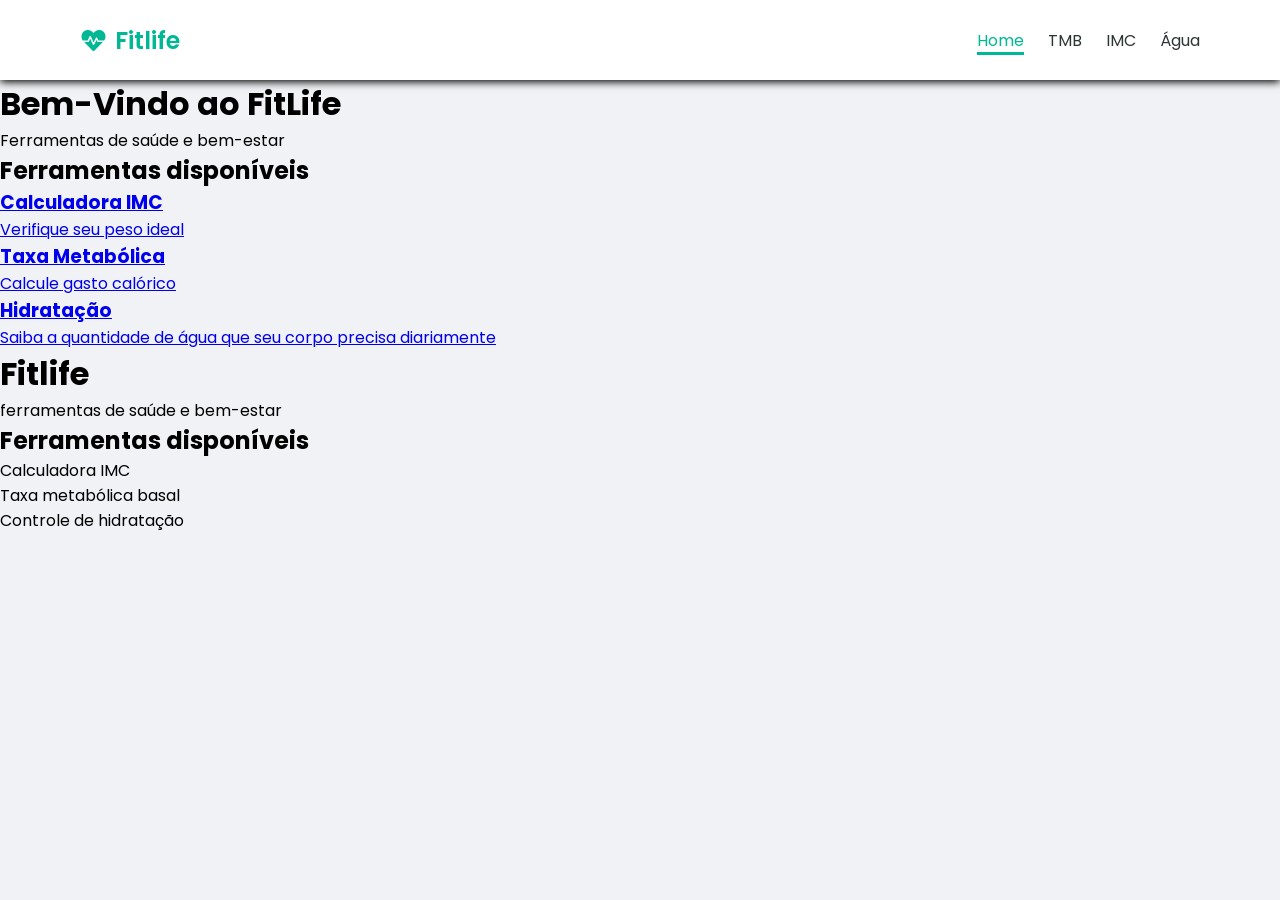
==== index.html @ 511ef86a "feat: adiciona estilos CSS básicos na home do fitlife" ====
<!DOCTYPE html>
<html lang="pt-br">

<head>
    <meta charset="UTF-8">
    <meta name="viewport" content="width=device-width, initial-scale=1.0">
    <title>FitLife</title>
    <link rel="preconnect" href="https://fonts.googleapis.com">
    <link rel="preconnect" href="https://fonts.gstatic.com" crossorigin>
    <link href="https://fonts.googleapis.com/css2?family=Poppins:ital,wght@0,100;0,200;0,300;0,400;0,500;0,600;0,700;0,800;0,900;1,100;1,200;1,300;1,400;1,500;1,600;1,700;1,800;1,900&display=swap" rel="stylesheet">
    <link rel="stylesheet" href="css/style.css">
    <link rel="stylesheet" href="https://cdnjs.cloudflare.com/ajax/libs/font-awesome/6.0.0/css/all.min.css" />    
</head>



<body>

    <nav>
        <a class="logo" href="../index.html">
            <i class="fas fa-heartbeat"></i>
        Fitlife</a>
        <ul class="nav-links">
            <li><a class="nav-link" id="nav-active" href="index.html">Home</a></li>
            <li><a class="nav-link" href="pages/tmb.html">TMB</a></li>
            <li><a class="nav-link" href="pages/imc.html">IMC</a></li>
            <li><a class="nav-link" href="pages/water.html">Água</a></li>
        </ul>
    </nav>

    <header>
        <h1 class="titulo">Bem-Vindo ao FitLife</h1>
        <p>Ferramentas de saúde e bem-estar</p>
    </header>

    <main>
        <h2>Ferramentas disponíveis</h2>
        
        <section>

            <a href="pages/imc.html">
                <h3>Calculadora IMC</h3>
                <p>Verifique seu peso ideal</p>
            </a>

            <a href="pages/tmb.html">
                <h3>Taxa Metabólica</h3>
                <p>Calcule gasto calórico</p>
            </a>

            <a href="pages/water.html">
                <h3>Hidratação</h3>
                <p>Saiba a quantidade de água que seu corpo precisa diariamente</p>
            </a>
        </section>
    </main>

    <h1>Fitlife</h1>
    <p>ferramentas de saúde e bem-estar</p>
    <h2>Ferramentas disponíveis</h2>

    <ul>
        <li>Calculadora IMC</li>
        <li>Taxa metabólica basal</li>
        <li>Controle de hidratação</li>
    </ul>

</body>

</html>
---- css/style.css ----
*{
    margin: 0;
    padding: 0;
    box-sizing: 0;
}

body{
    font-family: Poppins;
    background-color: #f0f2f5
}

nav{
    display: flex;
    justify-content: space-between;
    align-items: center;

    background-color: #fff;
    padding: 0 80px;
    height: 80px;
    box-shadow: 0px 2px 8px rgba(0, 0, 0, 1);
}

.logo{
    display: flex;
    align-items: center;

    gap: 8px;

    font-size: 24px;
    color: #00b894;
    text-decoration: none;
    font-weight: 600;
}

.nav-links{
    display: flex;
    list-style: none;
    gap: 24px;
}
.nav-link{
    text-decoration: none;
    color: #2d3436;
    font-size: 16px;
}

#nav-active{
    border-bottom: 3px #00b894 solid;
    color: #00b894
}
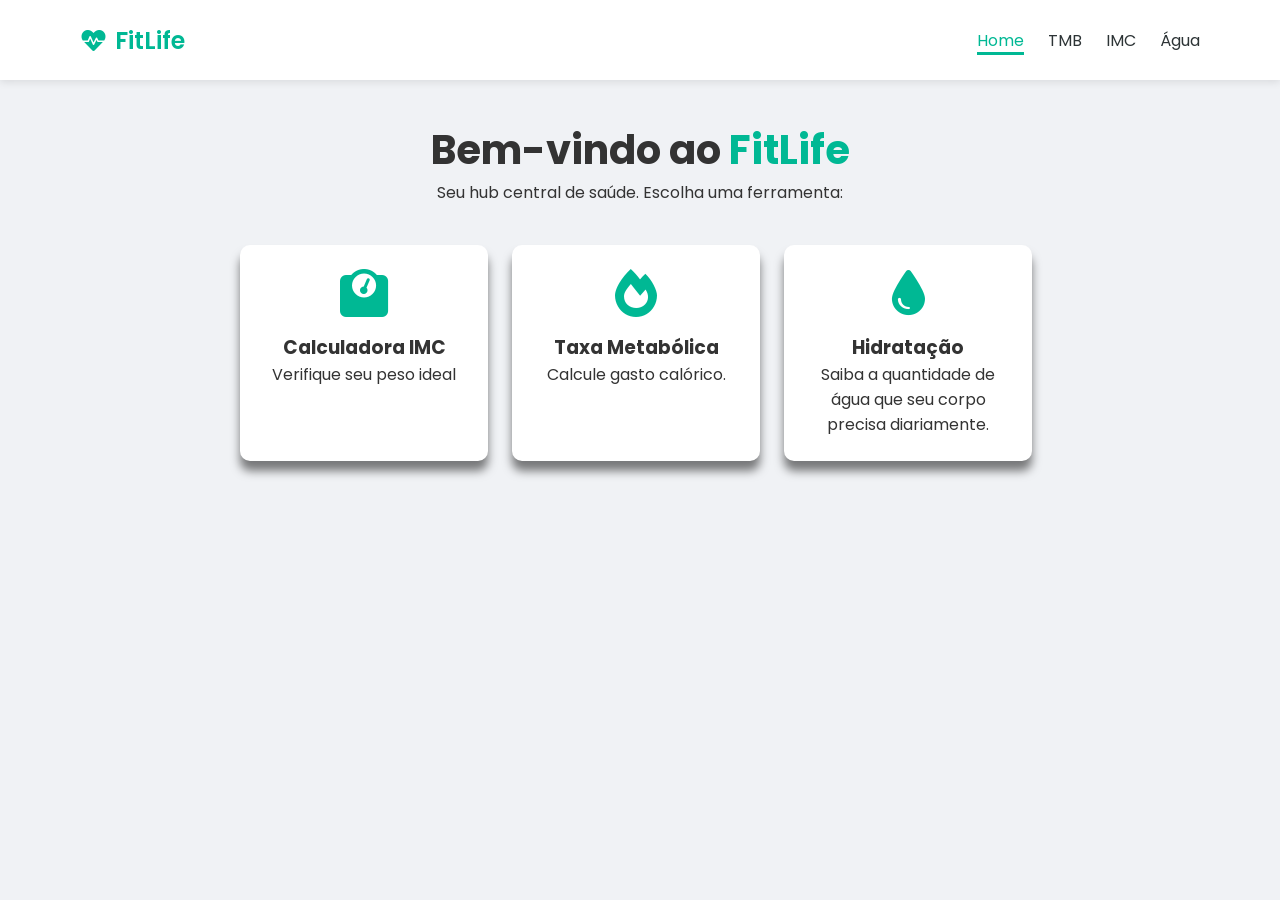
==== commit 1a709aa6: "ajuste index" ====
--- a/index.html
+++ b/index.html
@@ -1,25 +1,26 @@
 <!DOCTYPE html>
-<html lang="pt-br">
-
+<html lang="pt-BR">
 <head>
     <meta charset="UTF-8">
     <meta name="viewport" content="width=device-width, initial-scale=1.0">
-    <title>FitLife</title>
     <link rel="preconnect" href="https://fonts.googleapis.com">
     <link rel="preconnect" href="https://fonts.gstatic.com" crossorigin>
     <link href="https://fonts.googleapis.com/css2?family=Poppins:ital,wght@0,100;0,200;0,300;0,400;0,500;0,600;0,700;0,800;0,900;1,100;1,200;1,300;1,400;1,500;1,600;1,700;1,800;1,900&display=swap" rel="stylesheet">
     <link rel="stylesheet" href="css/style.css">
-    <link rel="stylesheet" href="https://cdnjs.cloudflare.com/ajax/libs/font-awesome/6.0.0/css/all.min.css" />    
+    <link
+    rel="stylesheet"
+    href="https://cdnjs.cloudflare.com/ajax/libs/font-awesome/6.0.0/css/all.min.css"
+    />
+
+    <title>FitLife</title>
 </head>
+<body>
+    <nav>
+        <a class="logo" href="index.html">    
+            <i class="fas fa-heartbeat"></i>
+            FitLife
+        </a>
 
-
-
-<body>
-
-    <nav>
-        <a class="logo" href="../index.html">
-            <i class="fas fa-heartbeat"></i>
-        Fitlife</a>
         <ul class="nav-links">
             <li><a class="nav-link" id="nav-active" href="index.html">Home</a></li>
             <li><a class="nav-link" href="pages/tmb.html">TMB</a></li>
@@ -28,43 +29,35 @@
         </ul>
     </nav>
 
-    <header>
-        <h1 class="titulo">Bem-Vindo ao FitLife</h1>
-        <p>Ferramentas de saúde e bem-estar</p>
+
+    <header class="header-container">
+        <h1>Bem-vindo ao <span>FitLife</span></h1>
+        <p>Seu hub central de saúde. Escolha uma ferramenta:</p>
     </header>
 
     <main>
-        <h2>Ferramentas disponíveis</h2>
-        
-        <section>
-
-            <a href="pages/imc.html">
+        <section class="cards-section">
+            <a class="feature-card" href="pages/imc.html">
+                <i class="fas fa-weight"></i>
                 <h3>Calculadora IMC</h3>
                 <p>Verifique seu peso ideal</p>
             </a>
 
-            <a href="pages/tmb.html">
+            <a class="feature-card" href="pages/tmb.html">
+                <i class="fas fa-fire"></i>
                 <h3>Taxa Metabólica</h3>
-                <p>Calcule gasto calórico</p>
+                <p>Calcule gasto calórico.</p>
             </a>
 
-            <a href="pages/water.html">
+            <a class="feature-card" href="pages/water.html">
+                <i class="fas fa-tint"></i>
                 <h3>Hidratação</h3>
-                <p>Saiba a quantidade de água que seu corpo precisa diariamente</p>
+                <p>Saiba a quantidade de água que seu corpo precisa diariamente.</p>
             </a>
         </section>
+
     </main>
 
-    <h1>Fitlife</h1>
-    <p>ferramentas de saúde e bem-estar</p>
-    <h2>Ferramentas disponíveis</h2>
-
-    <ul>
-        <li>Calculadora IMC</li>
-        <li>Taxa metabólica basal</li>
-        <li>Controle de hidratação</li>
-    </ul>
-
+    
 </body>
-
 </html>
--- a/css/style.css
+++ b/css/style.css
@@ -1,15 +1,16 @@
-*{
+* {
     margin: 0;
     padding: 0;
-    box-sizing: 0;
 }
 
-body{
-    font-family: Poppins;
-    background-color: #f0f2f5
+body {
+    font-family: "Poppins";
+    background-color: #f0f2f5;
+    color: #333
 }
 
-nav{
+nav {
+    /* flexbox */
     display: flex;
     justify-content: space-between;
     align-items: center;
@@ -17,33 +18,85 @@
     background-color: #fff;
     padding: 0 80px;
     height: 80px;
-    box-shadow: 0px 2px 8px rgba(0, 0, 0, 1);
+    box-shadow: 0 2px 8px rgba(0, 0, 0, 0.1);
 }
 
-.logo{
+.logo {
+    /* flexbox */
     display: flex;
     align-items: center;
 
     gap: 8px;
 
-    font-size: 24px;
+    font-size:24px;
     color: #00b894;
     text-decoration: none;
     font-weight: 600;
 }
 
-.nav-links{
+.nav-links {
+    display:flex;
+    list-style: none;
+    gap: 24px
+}
+
+.nav-link {
+    text-decoration: none;
+    color: #2d3436;
+    font-size: 16px
+}
+
+.nav-link:hover {
+    color: #00b894
+}
+
+#nav-active {
+    border-bottom: 3px #00b894 solid;
+    color: #00b894
+}
+
+.header-container {
+    text-align: center;
+    padding: 40px 0;
+}
+
+.header-container h1 {
+    font-size: 40px;
+}
+
+.header-container span {
+    color: #00b894
+}
+
+main {
+    width: 800px;
+    margin: 0 auto;
+}
+
+.cards-section {
+    text-align: center;
+    
     display: flex;
-    list-style: none;
     gap: 24px;
 }
-.nav-link{
+
+.feature-card {
+    background-color: #fff;
+    color: #333;
+    padding: 24px;
+    border-radius: 10px;
+    text-align: center;
     text-decoration: none;
-    color: #2d3436;
-    font-size: 16px;
+    box-shadow: 0 10px 10px rgba(0, 0, 0, 0.5);
+    width: 200px;
 }
 
-#nav-active{
-    border-bottom: 3px #00b894 solid;
-    color: #00b894
+.feature-card:hover {
+    border: 2px solid #00b894
+}
+
+.feature-card i {
+    font-size: 48px;
+    color: #00b894;
+    margin-bottom: 16px;
 }
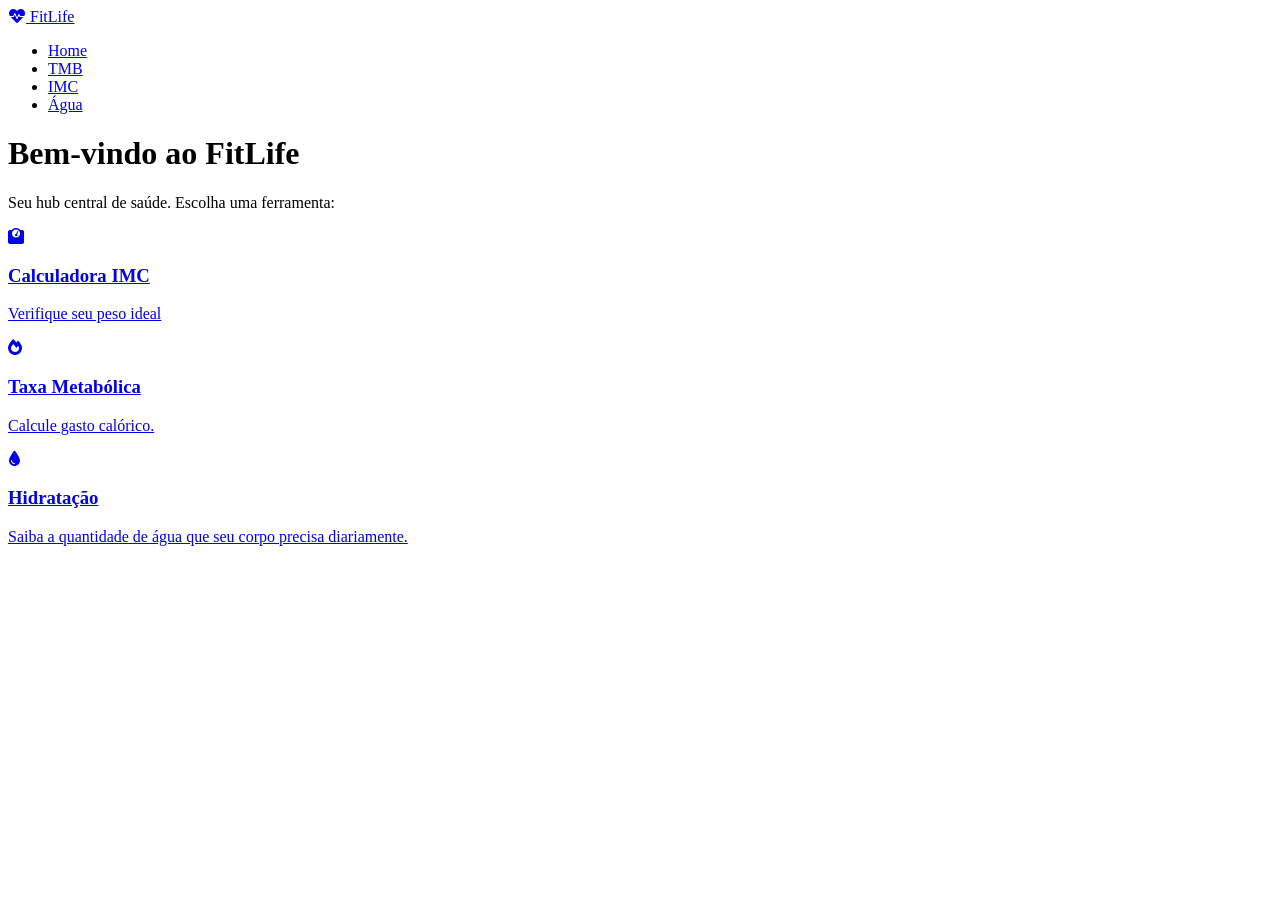
==== commit 3dd4be03: "ajustes" ====
--- a/index.html
+++ b/index.html
@@ -6,7 +6,7 @@
     <link rel="preconnect" href="https://fonts.googleapis.com">
     <link rel="preconnect" href="https://fonts.gstatic.com" crossorigin>
     <link href="https://fonts.googleapis.com/css2?family=Poppins:ital,wght@0,100;0,200;0,300;0,400;0,500;0,600;0,700;0,800;0,900;1,100;1,200;1,300;1,400;1,500;1,600;1,700;1,800;1,900&display=swap" rel="stylesheet">
-    <link rel="stylesheet" href="css/style.css">
+    <link rel="stylesheet" href="css/styles.css">
     <link
     rel="stylesheet"
     href="https://cdnjs.cloudflare.com/ajax/libs/font-awesome/6.0.0/css/all.min.css"
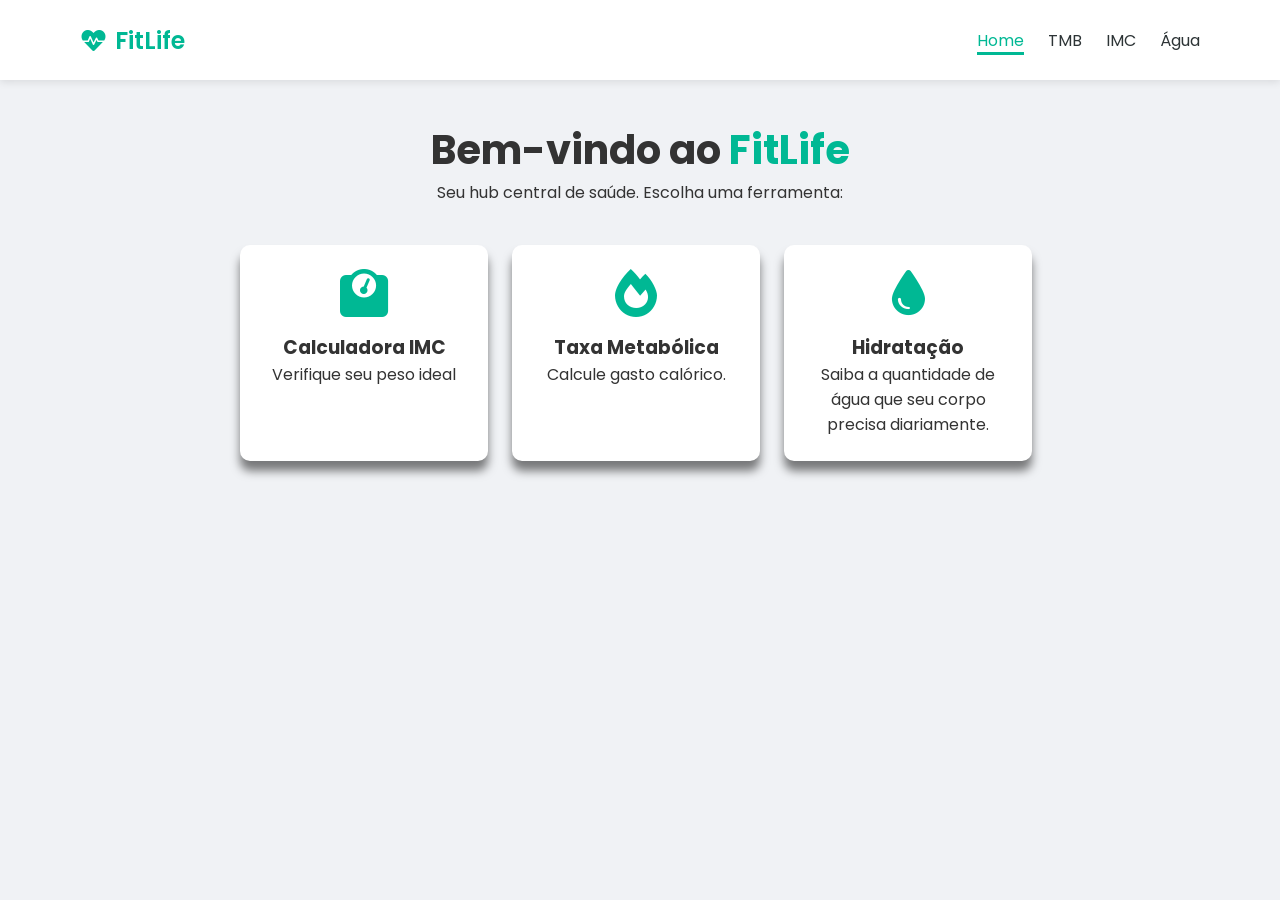
==== commit d79978d4: "ajustes" ====
--- a/index.html
+++ b/index.html
@@ -7,6 +7,7 @@
     <link rel="preconnect" href="https://fonts.gstatic.com" crossorigin>
     <link href="https://fonts.googleapis.com/css2?family=Poppins:ital,wght@0,100;0,200;0,300;0,400;0,500;0,600;0,700;0,800;0,900;1,100;1,200;1,300;1,400;1,500;1,600;1,700;1,800;1,900&display=swap" rel="stylesheet">
     <link rel="stylesheet" href="css/styles.css">
+    <link rel="stylesheet" href="css/style.css">
     <link
     rel="stylesheet"
     href="https://cdnjs.cloudflare.com/ajax/libs/font-awesome/6.0.0/css/all.min.css"
--- a/css/style.css
+++ b/css/style.css
@@ -0,0 +1,102 @@
+* {
+    margin: 0;
+    padding: 0;
+}
+
+body {
+    font-family: "Poppins";
+    background-color: #f0f2f5;
+    color: #333
+}
+
+nav {
+    /* flexbox */
+    display: flex;
+    justify-content: space-between;
+    align-items: center;
+
+    background-color: #fff;
+    padding: 0 80px;
+    height: 80px;
+    box-shadow: 0 2px 8px rgba(0, 0, 0, 0.1);
+}
+
+.logo {
+    /* flexbox */
+    display: flex;
+    align-items: center;
+
+    gap: 8px;
+
+    font-size:24px;
+    color: #00b894;
+    text-decoration: none;
+    font-weight: 600;
+}
+
+.nav-links {
+    display:flex;
+    list-style: none;
+    gap: 24px
+}
+
+.nav-link {
+    text-decoration: none;
+    color: #2d3436;
+    font-size: 16px
+}
+
+.nav-link:hover {
+    color: #00b894
+}
+
+#nav-active {
+    border-bottom: 3px #00b894 solid;
+    color: #00b894
+}
+
+.header-container {
+    text-align: center;
+    padding: 40px 0;
+}
+
+.header-container h1 {
+    font-size: 40px;
+}
+
+.header-container span {
+    color: #00b894
+}
+
+main {
+    width: 800px;
+    margin: 0 auto;
+}
+
+.cards-section {
+    text-align: center;
+    
+    display: flex;
+    gap: 24px;
+}
+
+.feature-card {
+    background-color: #fff;
+    color: #333;
+    padding: 24px;
+    border-radius: 10px;
+    text-align: center;
+    text-decoration: none;
+    box-shadow: 0 10px 10px rgba(0, 0, 0, 0.5);
+    width: 200px;
+}
+
+.feature-card:hover {
+    border: 2px solid #00b894
+}
+
+.feature-card i {
+    font-size: 48px;
+    color: #00b894;
+    margin-bottom: 16px;
+}
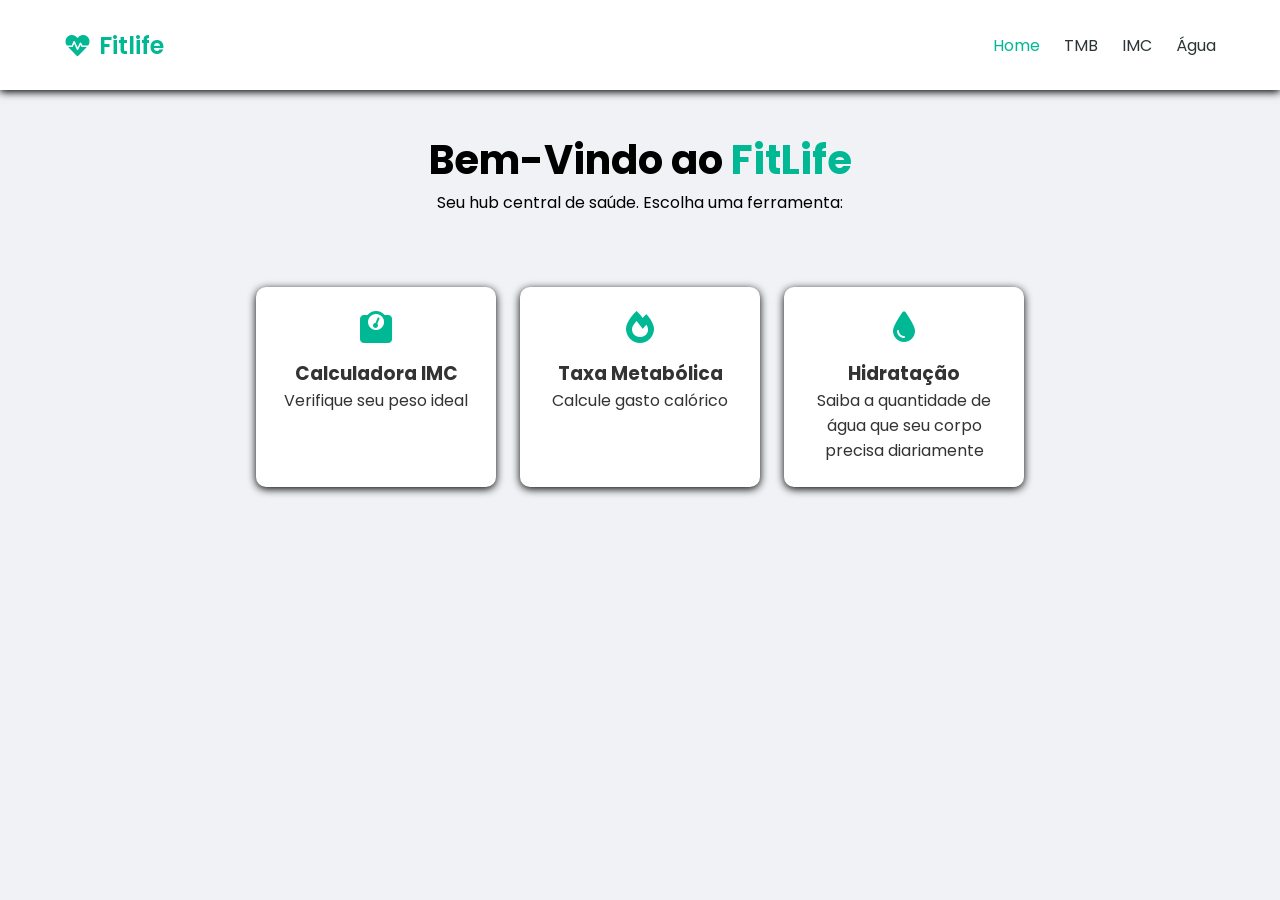
==== commit 541737b7: "ajuste geral" ====
--- a/index.html
+++ b/index.html
@@ -1,27 +1,25 @@
 <!DOCTYPE html>
-<html lang="pt-BR">
+<html lang="pt-br">
+
 <head>
     <meta charset="UTF-8">
     <meta name="viewport" content="width=device-width, initial-scale=1.0">
+    <title>FitLife</title>
     <link rel="preconnect" href="https://fonts.googleapis.com">
     <link rel="preconnect" href="https://fonts.gstatic.com" crossorigin>
     <link href="https://fonts.googleapis.com/css2?family=Poppins:ital,wght@0,100;0,200;0,300;0,400;0,500;0,600;0,700;0,800;0,900;1,100;1,200;1,300;1,400;1,500;1,600;1,700;1,800;1,900&display=swap" rel="stylesheet">
-    <link rel="stylesheet" href="css/styles.css">
     <link rel="stylesheet" href="css/style.css">
-    <link
-    rel="stylesheet"
-    href="https://cdnjs.cloudflare.com/ajax/libs/font-awesome/6.0.0/css/all.min.css"
-    />
+    <link rel="stylesheet" href="https://cdnjs.cloudflare.com/ajax/libs/font-awesome/6.0.0/css/all.min.css" />    
+</head>
 
-    <title>FitLife</title>
-</head>
+
+
 <body>
+
     <nav>
-        <a class="logo" href="index.html">    
+        <a class="logo" href="../index.html">
             <i class="fas fa-heartbeat"></i>
-            FitLife
-        </a>
-
+        Fitlife</a>
         <ul class="nav-links">
             <li><a class="nav-link" id="nav-active" href="index.html">Home</a></li>
             <li><a class="nav-link" href="pages/tmb.html">TMB</a></li>
@@ -30,14 +28,14 @@
         </ul>
     </nav>
 
-
     <header class="header-container">
-        <h1>Bem-vindo ao <span>FitLife</span></h1>
-        <p>Seu hub central de saúde. Escolha uma ferramenta:</p>
+        <h1 class="titulo">Bem-Vindo ao <span>FitLife</span></h1>
+        <p>Seu hub central de saúde. Escolha uma ferramenta: </p>
     </header>
 
-    <main>
+    <main>        
         <section class="cards-section">
+
             <a class="feature-card" href="pages/imc.html">
                 <i class="fas fa-weight"></i>
                 <h3>Calculadora IMC</h3>
@@ -47,18 +45,16 @@
             <a class="feature-card" href="pages/tmb.html">
                 <i class="fas fa-fire"></i>
                 <h3>Taxa Metabólica</h3>
-                <p>Calcule gasto calórico.</p>
+                <p>Calcule gasto calórico</p>
             </a>
 
             <a class="feature-card" href="pages/water.html">
                 <i class="fas fa-tint"></i>
                 <h3>Hidratação</h3>
-                <p>Saiba a quantidade de água que seu corpo precisa diariamente.</p>
+                <p>Saiba a quantidade de água que seu corpo precisa diariamente</p>
             </a>
         </section>
+    </main>
+</body>
 
-    </main>
-
-    
-</body>
 </html>
--- a/css/style.css
+++ b/css/style.css
@@ -1,102 +1,203 @@
-* {
+:root {
+  --primary-color: #00b894;
+  --primary-dark: #019477;
+  --secondary-color: #2d3436;
+  --background-color: #f0f2f5;
+  --card-color: #ffffff;
+  --text-color: #333333;
+  --muted-color: #636e72;
+  --danger-color: #d63031;
+  --water-color: #0984e3;
+  --border-color: #dfe6e9;
+
+  --shadow-md: box-shadow: 0px 2px 8px rgba(0, 0, 0, 0.5);
+  --result-box: #e8f8f5;
+}
+
+*{
     margin: 0;
     padding: 0;
-}
-
-body {
-    font-family: "Poppins";
-    background-color: #f0f2f5;
-    color: #333
-}
-
-nav {
-    /* flexbox */
+    box-sizing: border-box;
+}
+
+body{
+    font-family: Poppins;
+    background-color: var(--background-color);
+}
+
+nav{
     display: flex;
     justify-content: space-between;
     align-items: center;
 
-    background-color: #fff;
-    padding: 0 80px;
-    height: 80px;
-    box-shadow: 0 2px 8px rgba(0, 0, 0, 0.1);
-}
-
-.logo {
-    /* flexbox */
+    background-color: var(--card-color);
+    padding: 0 5%;
+    height: 10vh;
+    box-shadow:0px 2px 8px rgba(0, 0, 0, 1);
+}
+
+.logo{
     display: flex;
     align-items: center;
 
-    gap: 8px;
-
-    font-size:24px;
-    color: #00b894;
+    gap: 0.5rem;
+
+    font-size: 1.5rem;
+    color:var(--primary-color);
     text-decoration: none;
     font-weight: 600;
 }
 
-.nav-links {
-    display:flex;
+.nav-links{
+    display: flex;
     list-style: none;
-    gap: 24px
-}
-
-.nav-link {
-    text-decoration: none;
-    color: #2d3436;
-    font-size: 16px
-}
-
-.nav-link:hover {
-    color: #00b894
-}
-
-#nav-active {
-    border-bottom: 3px #00b894 solid;
-    color: #00b894
-}
-
-.header-container {
-    text-align: center;
-    padding: 40px 0;
-}
-
-.header-container h1 {
-    font-size: 40px;
-}
-
-.header-container span {
-    color: #00b894
+    gap: 1.5rem;
+}
+.nav-link{
+    text-decoration: none;
+    color: var(--secondary-color);
+    font-size: 1rem;
+}
+.nav-link:hover{
+    color:var(--primary-color);
+}
+
+#nav-active{
+    border-bottom: 3px var(--primary-color);
+    color:var(--primary-color);
+}
+
+.header-container{
+    text-align: center;
+    padding: 2.5rem 0;
+}
+
+.header-container h1{
+    font-size: 2.5rem;
+}
+
+.header-container span{
+    color:var(--primary-color);
 }
 
 main {
-    width: 800px;
+    width: 80%;
     margin: 0 auto;
-}
-
-.cards-section {
+
+    padding: 2rem 0;
+}
+
+.cards-section{
     text-align: center;
     
-    display: flex;
-    gap: 24px;
-}
-
-.feature-card {
-    background-color: #fff;
-    color: #333;
-    padding: 24px;
+
+    display: flex;
+    justify-content: center;
+    flex-wrap: wrap;
+    gap: 1.5rem;
+}
+
+.feature-card{
+    background-color: var(--card-color);
+    color: var(--text-color);
+    padding: 1.5rem;
     border-radius: 10px;
     text-align: center;
     text-decoration: none;
-    box-shadow: 0 10px 10px rgba(0, 0, 0, 0.5);
-    width: 200px;
-}
-
-.feature-card:hover {
-    border: 2px solid #00b894
-}
-
-.feature-card i {
-    font-size: 48px;
-    color: #00b894;
-    margin-bottom: 16px;
-}+    box-shadow: 0px 2px 8px rgba(0, 0, 0, 1);
+    width: 15rem;
+}
+
+.feature-card:hover{
+    border: 2px solid var(--primary-color);
+}
+
+.feature-card i{
+    font-size: 2rem;
+    color:var(--primary-color);
+    margin-bottom: 1rem;
+}
+.tool-container{
+    display: flex;
+    flex-direction: column;
+    gap: 1rem;
+
+    width: 100%;
+    padding: 2rem;
+
+    background-color: var(--card-color);
+    border-radius: 10px;
+    box-shadow: 0px 2px 8px rgba(0, 0, 0, 1);
+
+}
+.tool-container-title{
+    text-align: center;
+}
+.tool-container-title h2{
+    color: var(--secondary-color);
+    font-size: 1.8rem;
+}
+.tool-container form{
+    display: flex;
+    flex-direction: column;
+    gap: 1rem;
+}
+.form-group{
+    display: flex;
+    flex-direction: column;
+    gap: 0.5rem;
+}
+.form-group label{
+    font-weight: 600;
+    color: var(--secondary-color);
+}
+.form-group select{
+    padding: 0.8rem;
+    border: 2px solid var(--border-color);
+    border-radius: 5px;
+    font-size: 1rem;
+    font-family: inherit;
+}
+.form-group input{
+    padding: 0.8rem;
+    border: 2px solid var(--border-color);
+    border-radius: 5px;
+    font-size: 1rem;
+    font-family: inherit;
+}
+.form-group input:focus{
+    outline: none;
+    border-color: var(--primary-color);
+}
+
+.action-btn{
+    padding: 0.8rem 1rem;
+    background-color: var(--primary-color);
+    color: var(--card-color);
+    border: none;
+    border-radius: 5px;
+    font-size: 1rem;
+    font-weight: 600;
+    font-family: inherit;
+    cursor: pointer;
+    text-decoration: none;
+    text-align: center;
+    transition: 0.3s;
+}
+.action-btn:hover{
+    background-color: var(--primary-dark);
+}
+.btn-back{
+    background-color: var(--muted-color);
+}
+.btn-back:hover{
+    background-color: var(--secondary-color);
+}
+
+.result-box{
+    background-color: var(--result-box);
+    padding: 1.25rem;
+    border-radius: 10px;
+    text-align: center;
+
+} 
